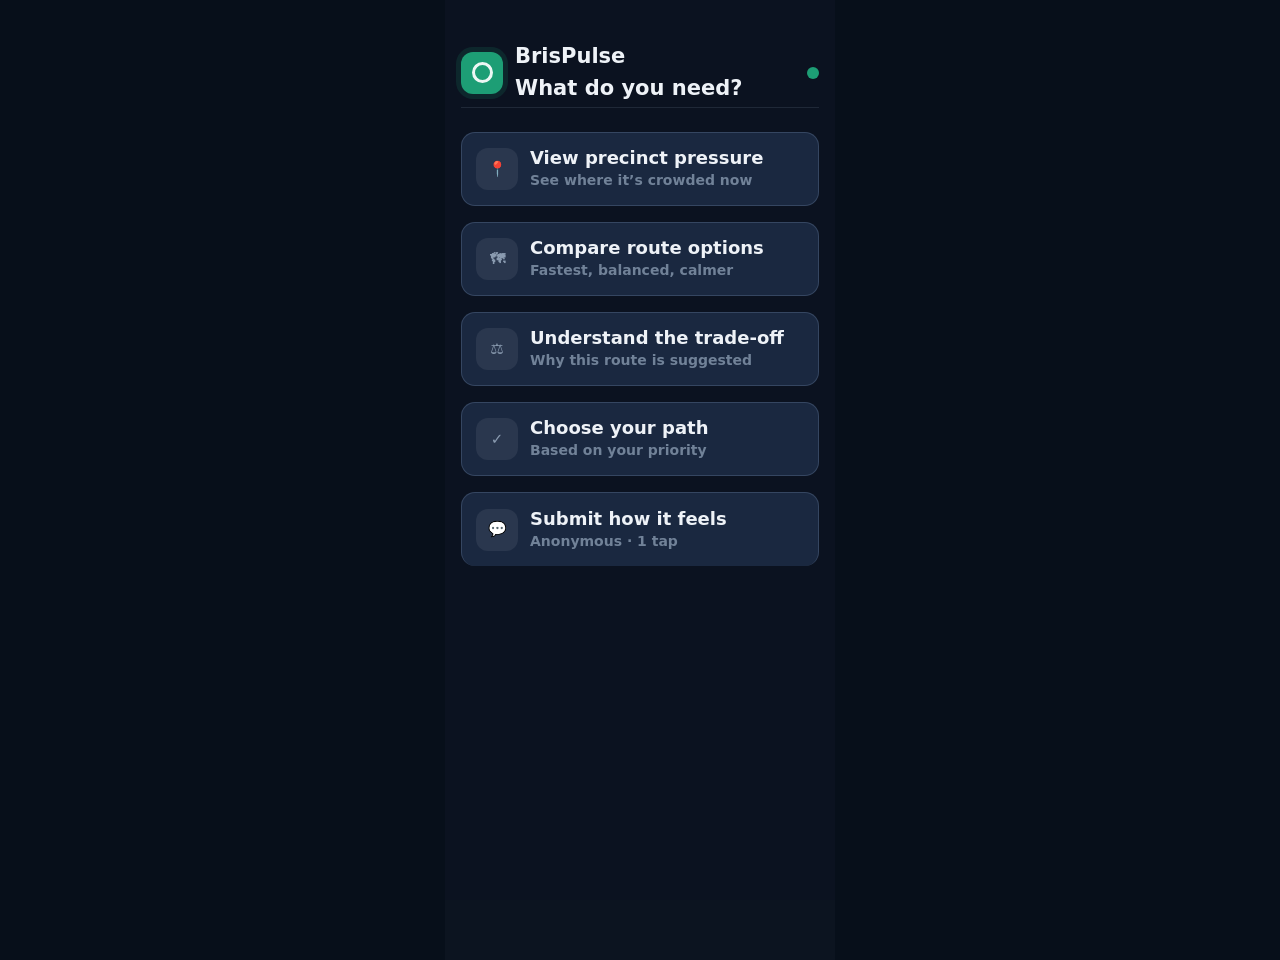
==== olympulse_dashboard.html @ 6a40b420 "BrisPulse: dark theme, delivery choice screen, nav fixes, route selection flow - Dark theme across a" ====
<!doctype html>
<html lang="en">
<head>
<meta charset="utf-8">
<meta name="viewport" content="width=device-width, initial-scale=1">
<title>BrisPulse Dashboard</title>
<link rel="stylesheet" href="css/prototype.css">
<script src="js/prototype.js" defer></script>
<link rel="stylesheet" href="css/dark-theme.css">
<link rel="stylesheet" href="css/screens/after-content.css">
</head>
<body data-screen="dashboard">
  <main class="dashboard-screen after-screen" aria-label="BrisPulse decision support dashboard">
    <header class="app-header">
      <div class="brand">
        <span class="brand-dot" aria-hidden="true"></span>
        <span>BrisPulse</span>
        <span class="after-subtitle">What do you need?</span>
      </div>
      <div class="header-actions">
        <span class="live-dot" aria-hidden="true"></span>
      </div>
    </header>

    <section class="dashboard-actions" aria-label="Decision support actions">
      <button class="after-choice after-row" type="button" data-next-screen="map">
        <span class="after-icon after-icon--pressure" aria-hidden="true">📍</span>
        <span>
          <strong class="after-title">View precinct pressure</strong>
          <span class="after-meta">See where it’s crowded now</span>
        </span>
      </button>
      <button class="after-choice after-row" type="button" data-next-screen="map">
        <span class="after-icon after-icon--map" aria-hidden="true">🗺</span>
        <span>
          <strong class="after-title">Compare route options</strong>
          <span class="after-meta">Fastest, balanced, calmer</span>
        </span>
      </button>
      <button class="after-choice after-row" type="button" data-next-screen="routeSelected">
        <span class="after-icon" aria-hidden="true">⚖</span>
        <span>
          <strong class="after-title">Understand the trade-off</strong>
          <span class="after-meta">Why this route is suggested</span>
        </span>
      </button>
      <button class="after-choice after-row" type="button" data-next-screen="map">
        <span class="after-icon after-icon--choose" aria-hidden="true">✓</span>
        <span>
          <strong class="after-title">Choose your path</strong>
          <span class="after-meta">Based on your priority</span>
        </span>
      </button>
      <button class="after-choice after-row" type="button" data-next-screen="feedback">
        <span class="after-icon after-icon--feedback" aria-hidden="true">💬</span>
        <span>
          <strong class="after-title">Submit how it feels</strong>
          <span class="after-meta">Anonymous · 1 tap</span>
        </span>
      </button>
    </section>
  </main>
</body>
</html>
---- css/prototype.css ----
:root {
  --app-width: 390px;
  --font-sans: system-ui, -apple-system, BlinkMacSystemFont, "Segoe UI", sans-serif;

  --color-page-bg: #e8e4dc;
  --color-background: #f5f2ec;
  --color-surface: #ffffff;
  --color-text-primary: #29251f;
  --color-text-secondary: #7b746a;
  --color-pressure: #e9783a;
  --color-pressure-soft: #fff4ec;
  --color-calm: #1db87a;
  --color-calm-dark: #1a7a50;
  --color-calm-soft: #e8f8f0;
  --color-border: #e0ddd6;
  --color-muted: #aaa39a;

  --shadow-soft: 0 10px 28px rgba(45, 38, 28, 0.08);
  --shadow-card: 0 6px 18px rgba(45, 38, 28, 0.055);
  --shadow-hero: 0 18px 42px rgba(45, 38, 28, 0.10);

  --space-8: 8px;
  --space-12: 12px;
  --space-16: 16px;
  --space-24: 24px;
  --space-32: 32px;

  --radius-16: 16px;
  --radius-20: 20px;
  --radius-28: 28px;

  --type-page-title: 28px;
  --type-section-title: 11px;
  --type-card-title: 15px;
  --type-body: 13px;
  --type-caption: 12px;
  --type-small-label: 10px;

  --page-bg: var(--color-page-bg);
  --app-bg: var(--color-background);
  --card: var(--color-surface);
  --border: var(--color-border);
  --green: var(--color-calm);
  --green-dark: var(--color-calm-dark);
  --grey: var(--color-text-secondary);
  --light-grey: #bbbbbb;
  --ink: var(--color-text-primary);
  --amber: #ffb347;
  --orange: var(--color-pressure);
  --red: #ff5032;

  --premium-page-bg: #ebe6dc;
  --premium-bg: #f7f4ee;
  --premium-bg-lift: #fffefa;
  --premium-surface: rgba(255, 254, 250, 0.94);
  --premium-border: rgba(226, 221, 211, 0.88);
  --premium-ink: #28241f;
  --premium-muted: #7d756b;
  --premium-soft-muted: #aaa198;
  --premium-calm: #24956f;
  --premium-calm-dark: #1d6f55;
  --premium-calm-soft: #eef8f3;
  --premium-pressure: #de7a55;
  --premium-pressure-dark: #a85a3a;
  --premium-pressure-soft: #fff0ea;
  --premium-building: #e5a24f;
  --premium-shadow-card: 0 10px 28px rgba(45, 38, 28, 0.065);
  --premium-shadow-hero: 0 22px 52px rgba(45, 38, 28, 0.12);
  --premium-shadow-soft: 0 8px 20px rgba(45, 38, 28, 0.045);

  /* Legacy aliases used by the existing standalone screen CSS. */
  --color-background-primary: var(--color-surface);
  --color-background-secondary: var(--color-background);
  --color-border-tertiary: var(--color-border);
  --border-radius-md: 12px;
  --border-radius-lg: var(--radius-20);
}

* {
  box-sizing: border-box;
  margin: 0;
  padding: 0;
}

html {
  min-height: 100%;
  background:
    radial-gradient(circle at 50% -10%, rgba(255, 254, 250, 0.95) 0, rgba(255, 254, 250, 0) 360px),
    linear-gradient(180deg, #eee9df 0%, var(--premium-page-bg) 100%);
}

body {
  width: var(--app-width);
  max-width: 100vw;
  min-height: 100vh;
  margin: 0 auto;
  padding-bottom: 60px;
  overflow-x: hidden;
  background:
    radial-gradient(circle at 12% 0%, rgba(255, 255, 255, 0.9) 0, rgba(255, 255, 255, 0) 180px),
    radial-gradient(circle at 92% 16%, rgba(36, 149, 111, 0.08) 0, rgba(36, 149, 111, 0) 210px),
    linear-gradient(180deg, var(--premium-bg) 0%, #f3efe7 100%);
  color: var(--ink);
  font-family: var(--font-sans);
  opacity: 0;
  transform: translateY(10px);
  animation: olympulse-page-in 300ms ease forwards;
}

body.is-transitioning {
  opacity: 0;
  transform: translateY(12px);
  transition: opacity 180ms ease, transform 180ms ease;
}

button,
input {
  font: inherit;
}

.theme-toggle,
.settings-button {
  appearance: none;
  cursor: pointer;
  transition:
    background-color 150ms ease,
    border-color 150ms ease,
    color 150ms ease,
    filter 150ms ease,
    transform 150ms ease;
}

.theme-toggle:hover,
.settings-button:hover {
  filter: brightness(1.08);
  transform: rotate(20deg);
}

.theme-toggle:active,
.settings-button:active {
  transform: scale(0.97);
}

.theme-toggle:focus-visible,
.settings-button:focus-visible {
  outline: 2px solid color-mix(in srgb, var(--color-calm) 70%, white);
  outline-offset: 3px;
}

.settings-button svg,
.theme-toggle svg {
  display: block;
  width: 16px;
  height: 16px;
}

.settings-button path,
.settings-button circle,
.theme-toggle path,
.theme-toggle circle {
  stroke: currentColor;
  stroke-width: 1.7;
  stroke-linecap: round;
  stroke-linejoin: round;
  fill: none;
}

button,
[role="button"],
.olympulse-bottom-nav__item {
  -webkit-tap-highlight-color: transparent;
}

button {
  color: inherit;
}

.app {
  position: relative;
  width: min(var(--app-width), 100vw);
  min-height: 100vh;
  overflow: hidden;
  background: var(--app-bg);
}

.screens {
  position: relative;
  min-height: 100vh;
  background: var(--app-bg);
}

.screen {
  position: absolute;
  inset: 0;
  min-height: 100vh;
  padding: 18px 16px 78px;
  overflow-y: auto;
  background: var(--app-bg);
  opacity: 0;
  pointer-events: none;
  transition: opacity 0.2s ease;
}

.screen.active {
  opacity: 1;
  pointer-events: auto;
}

.page-title {
  color: var(--color-text-primary);
  font-size: var(--type-page-title);
  font-weight: 820;
  line-height: 1.12;
  letter-spacing: 0;
}

.section-title {
  color: var(--color-text-secondary);
  font-size: var(--type-section-title);
  font-weight: 800;
  letter-spacing: 0.08em;
  text-transform: uppercase;
}

.card-title {
  color: var(--color-text-primary);
  font-size: var(--type-card-title);
  font-weight: 780;
  line-height: 1.2;
  letter-spacing: -0.01em;
}

.body-text {
  color: var(--color-text-secondary);
  font-size: var(--type-body);
  line-height: 1.45;
}

.caption {
  color: var(--color-text-secondary);
  font-size: var(--type-caption);
  line-height: 1.35;
}

.small-label {
  color: var(--color-muted);
  font-size: var(--type-small-label);
  font-weight: 700;
  letter-spacing: 0.06em;
  text-transform: uppercase;
}

.header,
.app-header,
.brand,
.header-actions,
.alert,
.search,
.section-row,
.route-card,
.route-meta,
.pressure-bars,
.bottom-nav,
.legend,
.stat-strip,
.chips {
  display: flex;
  align-items: center;
}

.header,
.app-header {
  justify-content: space-between;
}

.header {
  height: 30px;
}

.app-header {
  min-height: 40px;
}

.brand {
  gap: 7px;
  font-size: 20px;
  font-weight: 800;
  letter-spacing: -0.02em;
}

.brand-dot,
.dot {
  width: 9px;
  height: 9px;
  flex: 0 0 auto;
  border-radius: 50%;
  background: var(--green);
  box-shadow: 0 0 0 5px rgba(29, 184, 122, 0.1);
}

.identity-pill,
.pill {
  padding: 4px 10px;
  border-radius: 999px;
  background: #e3f7ee;
  color: var(--green-dark);
  font-size: 11px;
  font-weight: 760;
}

.status-pill {
  display: inline-flex;
  align-items: center;
  gap: 6px;
  min-height: 30px;
  padding: 0 var(--space-12);
  border: 1px solid rgba(233, 120, 58, 0.24);
  border-radius: 999px;
  background: var(--color-pressure-soft);
  color: #9a5120;
  font-size: 11px;
  font-weight: 720;
  white-space: nowrap;
}

.status-pill::before {
  content: "";
  width: 7px;
  height: 7px;
  border-radius: 50%;
  background: var(--color-pressure);
}

.settings-button,
.gear {
  width: 28px;
  height: 28px;
  display: grid;
  place-items: center;
  border: 1px solid var(--border);
  border-radius: 50%;
  background: var(--card);
  color: #777068;
}

.header-actions {
  gap: 8px;
}

.alert {
  gap: 9px;
  margin-top: 12px;
  padding: 11px 12px;
  border: 1px solid var(--amber);
  border-radius: 14px;
  background: #fff8f0;
}

.alert-dot {
  width: 8px;
  height: 8px;
  border-radius: 50%;
  background: var(--orange);
}

.alert strong {
  display: block;
  color: #7a3f10;
  font-size: 12px;
  font-weight: 800;
}

.alert span {
  display: block;
  margin-top: 3px;
  color: var(--grey);
  font-size: 11px;
  line-height: 1.35;
}

.search {
  height: 40px;
  gap: 8px;
  margin-top: 10px;
  padding: 0 13px;
  border: 1px solid var(--border);
  border-radius: 14px;
  background: var(--card);
  color: #8b847b;
  font-size: 13px;
}

.map-card {
  position: relative;
  height: 200px;
  margin-top: 10px;
  overflow: hidden;
  border: 1px solid var(--border);
  border-radius: 16px;
  background: #f8f6f0;
}

.map-card svg {
  width: 100%;
  height: 100%;
  display: block;
}

.map-label {
  fill: #766f66;
  font-size: 8px;
  font-weight: 700;
}

.route-line {
  animation: dash 1.3s linear infinite;
}

.map-badge {
  position: absolute;
  top: 9px;
  right: 9px;
  max-width: 138px;
  padding: 6px 9px;
  border-radius: 11px;
  background: var(--card);
  color: var(--green-dark);
  font-size: 10px;
  font-weight: 750;
  line-height: 1.2;
}

.legend {
  position: absolute;
  left: 9px;
  bottom: 8px;
  gap: 8px;
  padding: 5px 8px;
  border: 1px solid var(--border);
  border-radius: 999px;
  background: var(--card);
  color: var(--grey);
  font-size: 9.5px;
}

.legend-dot,
.legend i {
  width: 7px;
  height: 7px;
  display: inline-block;
  margin-right: 3px;
  border-radius: 50%;
}

.legend-dot--high,
.high {
  background: var(--red);
}

.legend-dot--mid,
.mid {
  background: var(--amber);
}

.legend-dot--calm,
.calm {
  background: var(--green);
}

.section-row {
  justify-content: space-between;
  margin: 12px 2px 7px;
}

.section-row p {
  color: var(--grey);
  font-size: 10px;
  font-weight: 800;
  letter-spacing: 0.08em;
  text-transform: uppercase;
}

.section-row span {
  color: #aaa39a;
  font-size: 10.5px;
}

.route-list {
  display: grid;
  gap: 7px;
}

.route-list.spaced {
  margin-top: 10px;
}

.route-card {
  min-height: 58px;
  gap: 9px;
  padding: 9px 10px;
  border: 1px solid var(--border);
  border-radius: 14px;
  background: var(--card);
}

.route-card--recommended,
.route-card.best {
  border: 1px solid var(--border);
}

.route-card--blocked,
.route-card.avoid {
  border-color: #ffccc8;
  background: #fff8f7;
}

.route-icon {
  width: 36px;
  height: 36px;
  display: grid;
  place-items: center;
  flex: 0 0 auto;
  border-radius: 14px;
  background: #e3f7ee;
  color: var(--green-dark);
}

.route-icon--pressure,
.route-icon.warn {
  background: var(--color-pressure-soft);
  color: #9a5120;
}

.route-icon--calm,
.route-icon.stop {
  background: var(--color-calm-soft);
  color: var(--green-dark);
}

.route-copy {
  flex: 1;
  min-width: 0;
}

.route-copy h2 {
  font-size: 12.5px;
  font-weight: 800;
  line-height: 1.2;
}

.route-copy p {
  margin-top: 2px;
  font-size: 11px;
  line-height: 1.25;
}

.text-calm,
.green-text {
  color: var(--green-dark);
}

.text-pressure,
.amber-text {
  color: #9a5c00;
}

.text-danger,
.red-text {
  color: #b83a2b;
}

.route-meta {
  width: 54px;
  flex-direction: column;
  align-items: flex-end;
  gap: 6px;
}

.route-meta strong {
  font-size: 12px;
  font-weight: 850;
  white-space: nowrap;
}

.pressure-bars,
.bars {
  height: 18px;
  gap: 2px;
  align-items: flex-end;
}

.pressure-bars b,
.bars b {
  width: 4px;
  border-radius: 2px;
  background: #e8e4dc;
}

.bar--calm,
.bars .g {
  background: var(--green);
}

.bar--mid,
.bars .a {
  background: var(--amber);
}

.bar--high,
.bars .r {
  background: var(--red);
}

.bar-height--1,
.h1 {
  height: 7px;
}

.bar-height--2,
.h2 {
  height: 10px;
}

.bar-height--3,
.h3 {
  height: 13px;
}

.bar-height--4,
.h4 {
  height: 16px;
}

.bar-height--5,
.h5 {
  height: 18px;
}

.button,
.primary-action,
.primary {
  width: 100%;
  border: 0;
  background: var(--color-calm);
  color: #fff;
  cursor: pointer;
}

.button {
  height: 52px;
  border-radius: var(--radius-16);
  font-size: 16px;
  font-weight: 800;
}

.primary-action,
.primary {
  height: 50px;
  margin-top: 12px;
  border-radius: 14px;
  font-size: 16px;
  font-weight: 820;
}

.tag {
  display: inline-flex;
  align-items: center;
  min-height: 30px;
  padding: 0 var(--space-12);
  border: 1px solid var(--color-border);
  border-radius: 999px;
  background: var(--color-surface);
  color: var(--color-text-secondary);
  font-size: var(--type-caption);
}

.flat-card {
  margin-top: 10px;
  padding: 14px;
  border: 1px solid var(--border);
  border-radius: 16px;
  background: var(--card);
}

.flat-card h2 {
  font-size: 15px;
  font-weight: 800;
}

.flat-card p {
  margin-top: 6px;
  color: var(--grey);
  font-size: 12px;
  line-height: 1.4;
}

.success {
  padding: 30px 0 22px;
  text-align: center;
}

.success-circle {
  width: 56px;
  height: 56px;
  display: grid;
  place-items: center;
  margin: 0 auto 13px;
  border-radius: 50%;
  background: var(--green);
  color: #fff;
}

.success h1 {
  font-size: 22px;
}

.chips {
  flex-wrap: wrap;
  gap: 7px;
  margin-top: 12px;
}

.chips span {
  padding: 7px 11px;
  border: 1px solid var(--border);
  border-radius: 999px;
  background: #fff;
  color: var(--grey);
  font-size: 11.5px;
}

.chips .selected {
  border-color: var(--green);
  background: #eaf9f1;
  color: var(--green-dark);
  font-weight: 750;
}

.stat-strip {
  min-height: 66px;
  justify-content: space-around;
  margin-top: 12px;
  border-radius: 12px;
  background: #ebe8e0;
  text-align: center;
}

.stat-strip strong,
.stat-strip span {
  display: block;
}

.stat-strip strong {
  font-size: 20px;
  font-weight: 850;
}

.stat-value--calm,
.stat-strip .green-stat {
  color: var(--green);
}

.stat-strip span {
  margin-top: 4px;
  color: var(--grey);
  font-size: 10.5px;
}

.bottom-nav,
.nav {
  position: absolute;
  right: 0;
  bottom: 0;
  left: 0;
  z-index: 10;
  height: 68px;
  justify-content: space-around;
  border-top: 1px solid var(--color-border);
  background: rgba(255, 254, 250, 0.96);
  box-shadow: 0 -10px 26px rgba(45, 38, 28, 0.045);
}

.bottom-nav[hidden],
.nav[hidden] {
  display: none;
}

.bottom-nav a,
.bottom-nav button,
.nav button {
  min-width: 56px;
  display: grid;
  justify-items: center;
  gap: 3px;
  border: 0;
  background: transparent;
  color: var(--light-grey);
  font-size: 10px;
  cursor: pointer;
  text-decoration: none;
}

.bottom-nav a.active,
.bottom-nav button.active,
.nav button.active {
  color: var(--green);
  font-weight: 750;
}

.identity-icon svg,
.bottom-nav svg,
.nav svg,
.header svg,
.search svg {
  width: 18px;
  height: 18px;
}

.identity-icon svg path,
.identity-icon svg circle,
.identity-icon svg rect,
.selection-check svg path,
.check svg path,
.bottom-nav svg path,
.bottom-nav svg circle,
.bottom-nav svg rect,
.nav svg path,
.nav svg circle,
.nav svg rect,
.header svg path,
.header svg circle,
.header svg rect,
.search svg path,
.search svg circle,
.route-icon svg path,
.success-circle svg path {
  stroke: currentColor;
  stroke-width: 1.7;
  stroke-linecap: round;
  stroke-linejoin: round;
  fill: none;
}

.olympulse-bottom-nav {
  position: fixed;
  right: 0;
  bottom: 0;
  left: 50%;
  z-index: 20;
  width: var(--app-width);
  max-width: 100vw;
  padding: 8px 12px 12px;
  border-top: 0.5px solid var(--color-border-tertiary);
  display: flex;
  justify-content: space-around;
  background: rgba(255, 254, 250, 0.96);
  box-shadow: 0 -10px 26px rgba(45, 38, 28, 0.045);
  transform: translateX(-50%);
}

.olympulse-bottom-nav__item {
  appearance: none;
  border: 0;
  background: transparent;
  color: var(--color-text-secondary);
  display: flex;
  flex-direction: column;
  align-items: center;
  gap: 3px;
  min-width: 54px;
  padding: 2px 4px;
  cursor: pointer;
  font: inherit;
  text-decoration: none;
  transition: color 160ms ease, transform 160ms ease;
}

.olympulse-bottom-nav__item:active {
  transform: translateY(1px) scale(0.98);
}

.olympulse-bottom-nav__item svg {
  width: 17px;
  height: 17px;
}

.olympulse-bottom-nav__item span {
  font-size: 10px;
  line-height: 1.2;
}

.olympulse-bottom-nav__item.is-active,
.olympulse-bottom-nav__item.is-onboarding-active,
.olympulse-bottom-nav__item.is-feedback-active {
  color: var(--green);
  font-weight: 500;
}

.olympulse-bottom-nav__item.is-event-active {
  color: #e2631a;
}

/* Shared tap feedback for prototype controls */
.button,
.primary-action,
.secondary-action,
.start-button,
.share-button,
.continue-button,
.route-card,
.identity-card,
.tag,
.live-event-045,
.bottom-nav a,
.bottom-nav button,
.nav button,
.olympulse-bottom-nav__item {
  transition:
    background-color 150ms ease,
    border-color 150ms ease,
    box-shadow 150ms ease,
    color 150ms ease,
    filter 150ms ease,
    opacity 150ms ease,
    transform 150ms ease;
}

.button:not(:disabled):hover,
.primary-action:not(:disabled):hover,
.start-button:not(:disabled):hover,
.share-button:not(:disabled):hover,
.continue-button:not(:disabled):hover {
  filter: brightness(1.08);
}

.secondary-action:not(:disabled):hover,
.route-card:hover,
.identity-card:hover,
.tag:not(:disabled):hover,
.live-event-045:hover,
.bottom-nav a:hover,
.bottom-nav button:hover,
.nav button:hover,
.olympulse-bottom-nav__item:hover {
  filter: brightness(1.07);
}

.button:not(:disabled):active,
.primary-action:not(:disabled):active,
.secondary-action:not(:disabled):active,
.start-button:not(:disabled):active,
.share-button:not(:disabled):active,
.continue-button:not(:disabled):active,
.route-card:active,
.identity-card:active,
.tag:not(:disabled):active,
.live-event-045:active,
.bottom-nav a:active,
.bottom-nav button:active,
.nav button:active,
.olympulse-bottom-nav__item:active {
  transform: scale(0.98);
}

.route-card:focus-visible,
.identity-card:focus-visible,
.tag:focus-visible,
.live-event-045:focus-visible,
.bottom-nav a:focus-visible,
.bottom-nav button:focus-visible,
.nav button:focus-visible,
.olympulse-bottom-nav__item:focus-visible,
.button:focus-visible,
.primary-action:focus-visible,
.secondary-action:focus-visible,
.start-button:focus-visible,
.share-button:focus-visible,
.continue-button:focus-visible {
  outline: 2px solid color-mix(in srgb, var(--color-calm) 70%, white);
  outline-offset: 3px;
}

.olympulse-bottom-nav__item svg * {
  stroke: currentColor;
}

.olympulse-bottom-nav__item svg .nav-fill {
  fill: currentColor;
  stroke: none;
}

.olympulse-bottom-nav__item svg .nav-soft-fill {
  fill: currentColor;
  opacity: 0.12;
  stroke: none;
}

circle,
path,
rect,
line {
  transform-box: fill-box;
}

@keyframes dash {
  to {
    stroke-dashoffset: -24;
  }
}

@keyframes olympulse-page-in {
  to {
    opacity: 1;
    transform: translateY(0);
  }
}

/* Step 3: typography + spacing upgrade only */
:root {
  --type-hero-title: 30px;
  --type-page-title: 28px;
  --type-section-title: 11px;
  --type-card-title: 15px;
  --type-body: 13.5px;
  --type-caption: 12.25px;
  --type-small-label: 10.5px;
  --type-meta: 10.5px;
}

body {
  line-height: 1.38;
  text-rendering: optimizeLegibility;
  -webkit-font-smoothing: antialiased;
  font-kerning: normal;
}

body,
button,
input,
h1,
h2,
h3,
p,
span,
strong,
em,
a,
text {
  letter-spacing: 0;
}

.page-title {
  font-size: var(--type-page-title);
  font-weight: 850;
  line-height: 1.12;
}

.section-title,
.section-row p,
.small-label {
  font-size: var(--type-section-title);
  font-weight: 820;
  line-height: 1.15;
}

.card-title,
.route-copy h2,
.flat-card h2 {
  font-size: var(--type-card-title);
  font-weight: 820;
  line-height: 1.22;
}

.body-text,
.route-copy p,
.flat-card p {
  font-size: var(--type-body);
  line-height: 1.48;
}

.caption,
.section-row span {
  font-size: var(--type-caption);
  line-height: 1.4;
}

.brand {
  gap: 8px;
  font-size: 21px;
  font-weight: 850;
  line-height: 1;
}

.identity-pill,
.pill,
.status-pill {
  min-height: 32px;
  padding-inline: 11px;
  font-size: 11px;
  font-weight: 760;
  line-height: 1;
}

.header,
.app-header {
  align-items: center;
}

.section-row {
  margin: 16px 2px 9px;
  align-items: baseline;
}

.route-card {
  gap: 12px;
  padding: 12px 13px;
  align-items: center;
}

.route-copy {
  gap: 2px;
}

.route-meta {
  gap: 6px;
}

.route-meta strong {
  font-weight: 850;
  line-height: 1.1;
}

.button,
.start-button,
.primary-action,
.secondary-action,
.share-button,
.continue-button {
  min-height: 52px;
  display: inline-flex;
  align-items: center;
  justify-content: center;
  font-size: 15.5px;
  font-weight: 820;
  line-height: 1;
}

.bottom-nav a,
.bottom-nav button,
.nav button,
.olympulse-bottom-nav__item {
  gap: 4px;
  font-size: 10.5px;
  font-weight: 720;
  line-height: 1.1;
}

.bottom-nav a.active,
.bottom-nav button.active,
.nav button.active,
.olympulse-bottom-nav__item.is-active,
.olympulse-bottom-nav__item.is-onboarding-active,
.olympulse-bottom-nav__item.is-feedback-active {
  font-weight: 820;
}

body,
body *,
svg text {
  letter-spacing: 0 !important;
}

@media (prefers-reduced-motion: reduce) {
  *,
  *::before,
  *::after {
    animation-duration: 0.01ms !important;
    animation-iteration-count: 1 !important;
    scroll-behavior: auto !important;
    transition-duration: 0.01ms !important;
  }
}
---- css/dark-theme.css ----
/* =================================================
   OlymPulse — Dark Theme Override
   Matches the "after" design direction from
   brispulse_10_iterations.html
   ================================================= */

/* ── CSS variable overrides ── */
:root {
  /* Global prototype.css vars */
  --color-background-primary:  #1a2840;
  --color-background-secondary: #0f1925;
  --color-border-tertiary:     rgba(255,255,255,0.08);
  --color-text-primary:        #eef2f7;
  --color-text-secondary:      #8a9bb0;

  /* Per-screen vars (map, onboarding, route-selected, feedback, reroute) */
  --map-bg:       #0c1420;
  --map-card:     #1a2840;
  --map-border:   rgba(255,255,255,0.08);
  --screen-bg:    #0c1420;
  --card-bg:      #1a2840;
  --card-border:  rgba(255,255,255,0.08);
  --ink:          #eef2f7;
  --muted:        #8a9bb0;
  --light-muted:  #4d6070;
  --soft-grey:    #1a2840;

  /* Colour palette */
  --green:      #1D9E75;
  --green-dark: #5DCAA5;   /* used as display colour on dark bg */
  --amber:      #EF9F27;
  --orange:     #E8781A;
  --red:        #E24B4A;
  --red-soft:   rgba(226,75,74,0.08);

  /* Premium vars (were undefined — now defined for dark) */
  --premium-bg:            #0f1925;
  --premium-page-bg:       #0c1420;
  --premium-ink:           #eef2f7;
  --premium-muted:         #8a9bb0;
  --premium-border:        rgba(255,255,255,0.08);
  --premium-surface:       #1a2840;
  --premium-calm:          #1D9E75;
  --premium-calm-dark:     #5DCAA5;
  --premium-calm-soft:     rgba(29,158,117,0.14);
  --premium-building:      #EF9F27;
  --premium-pressure-dark: #EF9F27;
  --premium-pressure-soft: rgba(239,159,39,0.12);
  --premium-shadow-card:   none;
  --premium-shadow-hero:   0 8px 32px rgba(0,0,0,0.5);
}

/* ── Base ── */
html {
  background: #070f1a !important;
}

body {
  background: #0c1420 !important;
  color: #eef2f7 !important;
}

/* ── Bottom nav ── */
.olympulse-bottom-nav {
  background: #111d2e !important;
  border-top-color: rgba(255,255,255,0.08) !important;
}
.olympulse-bottom-nav__item {
  color: #8a9bb0 !important;
}
.olympulse-bottom-nav__item.is-active,
.olympulse-bottom-nav__item.is-onboarding-active,
.olympulse-bottom-nav__item.is-feedback-active {
  color: #1D9E75 !important;
}
.olympulse-bottom-nav__item.is-event-active {
  color: #E24B4A !important;
}

/* ── Shared: screen wrappers ── */
.map-screen,
.onboarding-screen,
.route-selected-screen,
.arrival-screen,
.live-reroute-screen {
  background: #0c1420 !important;
  color: #eef2f7 !important;
}

/* ── Shared: brand / header ── */
.brand { color: #eef2f7 !important; }
.brand-dot {
  background: #1D9E75 !important;
  box-shadow: 0 0 0 5px rgba(29,158,117,0.15) !important;
}

.identity-pill {
  background: rgba(29,158,117,0.14) !important;
  color: #5DCAA5 !important;
}

.settings-button {
  background: #1a2840 !important;
  border-color: rgba(255,255,255,0.1) !important;
  color: #8a9bb0 !important;
}


/* ════════════════════════════════════════════
   MAP SCREEN
   ════════════════════════════════════════════ */

/* Alert banner */
.alert-banner {
  background: rgba(239,159,39,0.08) !important;
  border-color: rgba(239,159,39,0.28) !important;
  border-left: 0 !important;
}
.alert-dot { background: #EF9F27 !important; }
.alert-title { color: #EF9F27 !important; }
.alert-copy  { color: #8a9bb0 !important; }

/* Search bar */
.search-card {
  background: #1a2840 !important;
  border-color: rgba(255,255,255,0.08) !important;
  color: #8a9bb0 !important;
}

.search-card:focus-within {
  border-color: rgba(93,202,165,0.78) !important;
  box-shadow: 0 0 0 3px rgba(29,158,117,0.16) !important;
}

/* Map card */
.map-card {
  background: #0e1925 !important;
  border-color: rgba(255,255,255,0.08) !important;
}

/* Map SVG — base, buildings, streets, river, text */
.map-svg > rect:first-child            { fill: #0e1925 !important; }
.map-svg g[fill="#EDEAE2"] rect        { fill: rgba(255,255,255,0.05) !important; }
.map-svg g[stroke="#E8E5DD"] path      { stroke: rgba(255,255,255,0.07) !important; }
.map-svg path[stroke="#D8EEE4"]        { stroke: rgba(29,158,117,0.18) !important; }
.map-svg path[stroke="#EAF6F0"]        { stroke: rgba(29,158,117,0.09) !important; }
.map-svg text                          { fill: #4d6070 !important; }

/* Route badge */
.route-badge {
  background: #1a2840 !important;
  border-left-color: #1D9E75 !important;
}
.route-badge strong { color: #5DCAA5 !important; }
.route-badge span   { color: #8a9bb0 !important; }

/* Map legend */
.map-legend {
  background: #1a2840 !important;
  border-color: rgba(255,255,255,0.08) !important;
}
.map-legend span { color: #8a9bb0 !important; }

/* Section label row */
.section-row p    { color: #4d6070 !important; }
.section-row span { color: #4d6070 !important; }

/* Route list cards */
.route-card {
  background: #1a2840 !important;
}
.route-card-best  { border-color: #1D9E75 !important; }
.route-card-mid   { border-color: rgba(255,255,255,0.08) !important; }
.route-card-avoid {
  background: rgba(226,75,74,0.07) !important;
  border-color: rgba(226,75,74,0.22) !important;
}
.route-copy h2                    { color: #eef2f7 !important; }
.route-card-avoid .route-copy h2  { color: #8a9bb0 !important; }
.route-title-row span {
  background: rgba(29,158,117,0.14) !important;
  color: #5DCAA5 !important;
}
.route-subtext.green  { color: #5DCAA5 !important; }
.route-subtext.amber  { color: #EF9F27 !important; }
.route-subtext.red    { color: #E24B4A !important; }
.route-meta strong        { color: #eef2f7 !important; }
.route-meta.muted strong  { color: #8a9bb0 !important; }
.bar.empty { background: rgba(255,255,255,0.09) !important; }

/* Route icons */
.route-icon-green {
  background: rgba(29,158,117,0.14) !important;
  color: #5DCAA5 !important;
}
.route-icon-amber {
  background: rgba(239,159,39,0.14) !important;
  color: #EF9F27 !important;
}
.route-icon-red {
  background: rgba(226,75,74,0.14) !important;
  color: #E24B4A !important;
}

/* Forecast card */
.forecast-card {
  background: #1a2840 !important;
  border-color: rgba(255,255,255,0.08) !important;
}
.forecast-card p     { color: #4d6070 !important; }
.forecast-bars span  { color: #4d6070 !important; }
.forecast-bar.green  { background: #1D9E75 !important; }
.forecast-bar.amber  { background: #EF9F27 !important; }
.forecast-bar.orange { background: #E8781A !important; }
.forecast-bar.red    { background: #E24B4A !important; }


/* ════════════════════════════════════════════
   ONBOARDING SCREEN
   ════════════════════════════════════════════ */

/* Hide checkmark circle on unselected cards */
.identity-card:not(.selected) .selection-check {
  opacity: 0;
}
.identity-card.selected .selection-check {
  opacity: 1;
}

.top-label  { color: #4d6070 !important; }
.intro h1   { color: #eef2f7 !important; }
.intro p    { color: #8a9bb0 !important; }

.identity-card {
  background: #1a2840 !important;
  border-color: rgba(255,255,255,0.08) !important;
  color: #eef2f7 !important;
}
.identity-card.selected {
  background: rgba(29,158,117,0.1) !important;
  border-color: #1D9E75 !important;
}
.identity-glow { display: none !important; }

.identity-copy strong { color: #eef2f7 !important; }
.identity-copy em     { color: #8a9bb0 !important; }
.identity-copy span   { color: #8a9bb0 !important; }

.icon-blue {
  background: rgba(29,158,117,0.12) !important;
  color: #5DCAA5 !important;
}
.icon-green {
  background: rgba(29,158,117,0.12) !important;
  color: #5DCAA5 !important;
}
.icon-amber {
  background: rgba(239,159,39,0.12) !important;
  color: #EF9F27 !important;
}


/* ════════════════════════════════════════════
   ROUTE SELECTED SCREEN
   ════════════════════════════════════════════ */

.destination-line { color: #8a9bb0 !important; }

.route-map-card {
  background: #0e1925 !important;
  border-color: rgba(255,255,255,0.08) !important;
  box-shadow: 0 8px 32px rgba(0,0,0,0.5) !important;
}
.route-map-card::before,
.route-map-card::after { display: none !important; }

.protected-strip {
  background: rgba(29,158,117,0.16) !important;
  border-color: rgba(29,158,117,0.28) !important;
  color: #5DCAA5 !important;
  box-shadow: none !important;
  backdrop-filter: none !important;
}

/* Route map SVG */
.route-map-svg > rect:first-child        { fill: #0e1925 !important; }
.route-map-svg g[stroke] path            { stroke: rgba(255,255,255,0.07) !important; }
.route-map-svg g[stroke]                 { stroke: rgba(255,255,255,0.07) !important; }
.route-map-svg > path[stroke="#C7E8F5"]  { stroke: rgba(29,158,117,0.18) !important; }
.route-map-svg > path[stroke="#DDF2FA"]  { stroke: rgba(29,158,117,0.09) !important; }
.route-map-svg text {
  fill: #4d6070 !important;
  stroke: rgba(14,25,37,0.9) !important;
}

.summary-card {
  background: #1a2840 !important;
  border-color: rgba(255,255,255,0.08) !important;
  border-left-color: #1D9E75 !important;
  box-shadow: none !important;
}
.summary-card span     { color: #8a9bb0 !important; }
.summary-card strong   { color: #eef2f7 !important; }

.why-section {
  background: #1a2840 !important;
  border-color: rgba(255,255,255,0.08) !important;
  box-shadow: none !important;
}
.section-title { color: #4d6070 !important; }

.insight-row {
  background: rgba(255,255,255,0.03) !important;
}
.insight-icon.check {
  background: rgba(29,158,117,0.14) !important;
  color: #5DCAA5 !important;
}
.insight-icon.warn {
  background: rgba(239,159,39,0.14) !important;
  color: #EF9F27 !important;
}
.insight-row p { color: #eef2f7 !important; }

.forecast-note { color: #8a9bb0 !important; }
.start-section p { color: #8a9bb0 !important; }
.mini-bars b { background: rgba(255,255,255,0.09) !important; }
.mini-bars b:first-child { background: #1D9E75 !important; }


/* ════════════════════════════════════════════
   FEEDBACK / ARRIVAL SCREEN
   ════════════════════════════════════════════ */

.arrival-status { color: #8a9bb0 !important; }

.success-check {
  background: #1D9E75 !important;
  box-shadow: 0 12px 28px rgba(29,158,117,0.28) !important;
}
.success-moment h1 { color: #eef2f7 !important; }
.success-moment p  { color: #8a9bb0 !important; }

.feedback-card {
  background: #1a2840 !important;
  border-color: rgba(255,255,255,0.08) !important;
  box-shadow: none !important;
}
.feedback-card h2     { color: #eef2f7 !important; }
.feedback-subtitle    { color: #8a9bb0 !important; }

.mood-pill {
  background: rgba(29,158,117,0.14) !important;
  color: #5DCAA5 !important;
}

.tag {
  background: #1a2840 !important;
  border-color: rgba(255,255,255,0.08) !important;
  color: #8a9bb0 !important;
}
.tag.active {
  background: rgba(29,158,117,0.14) !important;
  border-color: rgba(29,158,117,0.38) !important;
  color: #5DCAA5 !important;
}

.share-button {
  background: #1D9E75 !important;
  box-shadow: 0 12px 28px rgba(29,158,117,0.22) !important;
}
.share-section p { color: #8a9bb0 !important; }

.stats-strip {
  background: #1a2840 !important;
  border-color: rgba(255,255,255,0.08) !important;
  box-shadow: none !important;
}
.stats-strip strong       { color: #eef2f7 !important; }
.stats-strip strong.green { color: #1D9E75 !important; }
.stats-strip span         { color: #8a9bb0 !important; }


/* ════════════════════════════════════════════
   LIVE EVENT SCREEN
   ════════════════════════════════════════════ */

/* Numbered live-event classes */
.live-event-001 {
  background: transparent !important;
  border-bottom-color: rgba(255,255,255,0.06) !important;
}
.live-event-004 { color: #eef2f7 !important; }
.live-event-005 {
  background: rgba(226,75,74,0.1) !important;
  border-color: rgba(226,75,74,0.25) !important;
  color: #E24B4A !important;
  box-shadow: none !important;
}
.live-event-006 { background: #E24B4A !important; box-shadow: none !important; }
.live-event-003 { background: #E24B4A !important; box-shadow: none !important; }
.live-event-008 {
  background: rgba(29,158,117,0.1) !important;
  border-color: rgba(29,158,117,0.22) !important;
  color: #5DCAA5 !important;
  box-shadow: none !important;
}
.live-event-009 {
  background: #1a2840 !important;
  border-color: rgba(255,255,255,0.08) !important;
  box-shadow: none !important;
}

/* Alert strip */
.live-event-010 {
  background: rgba(239,159,39,0.08) !important;
  border-color: rgba(239,159,39,0.25) !important;
  border-left-color: #EF9F27 !important;
  box-shadow: none !important;
}
.live-event-013 { color: #EF9F27 !important; }
.live-event-014 { color: #8a9bb0 !important; }
.live-event-015 { color: #4d6070 !important; }
.live-event-028 { background: #E24B4A !important; box-shadow: none !important; }

/* Map area */
.live-event-016 {
  background: #0e1925 !important;
  border-color: rgba(255,255,255,0.08) !important;
  box-shadow: 0 8px 32px rgba(0,0,0,0.5) !important;
}
.live-event-016::before,
.live-event-016::after { display: none !important; }

.live-event-016 svg > line  { stroke: rgba(255,255,255,0.06) !important; }
.live-event-016 svg > rect  { fill: rgba(255,255,255,0.04) !important; }

/* Map chip legend */
.live-event-022 {
  background: rgba(15,25,37,0.88) !important;
  border-color: rgba(255,255,255,0.1) !important;
  box-shadow: none !important;
  backdrop-filter: blur(10px) !important;
}
.live-event-024 { background: #E24B4A !important; }
.live-event-025 { color: #8a9bb0 !important; }
.live-event-026 { background: rgba(255,255,255,0.12) !important; }
.live-event-027 { background: #EF9F27 !important; }
.live-event-029 { color: #E24B4A !important; }

/* Forecast bar card */
.live-event-030 {
  background: #1a2840 !important;
  border-color: rgba(255,255,255,0.08) !important;
  box-shadow: none !important;
}
.live-event-032 { color: #eef2f7 !important; }
.live-event-033 { color: #8a9bb0 !important; }
.live-event-037,
.live-event-040 { color: #4d6070 !important; }

/* Route option cards */
.live-event-044 { background: transparent !important; }
.live-event-045 {
  background: #1a2840 !important;
  border-color: rgba(255,255,255,0.08) !important;
  box-shadow: none !important;
}
.live-event-046 {
  background: rgba(29,158,117,0.14) !important;
}
.live-event-047 { color: #eef2f7 !important; }
.live-event-048 { color: #5DCAA5 !important; }
.live-event-049 {
  background: rgba(239,159,39,0.12) !important;
}
.live-event-050 { color: #8a9bb0 !important; }


/* ════════════════════════════════════════════
   LIVE REROUTE SCREEN
   ════════════════════════════════════════════ */

.pressure-status         { color: #EF9F27 !important; }
.pressure-status span    {
  background: #EF9F27 !important;
  box-shadow: 0 0 0 5px rgba(239,159,39,0.16) !important;
}

.urgent-alert {
  background: rgba(239,159,39,0.08) !important;
  border-color: rgba(239,159,39,0.28) !important;
  box-shadow: none !important;
}
.urgent-alert h1 { color: #EF9F27 !important; }
.urgent-alert p  { color: #8a9bb0 !important; }
.alert-icon {
  background: rgba(239,159,39,0.14) !important;
  color: #EF9F27 !important;
}

.reroute-map-card {
  background: #0e1925 !important;
  border-color: rgba(255,255,255,0.08) !important;
  box-shadow: 0 8px 32px rgba(0,0,0,0.5) !important;
}
.reroute-map-card::before,
.reroute-map-card::after { display: none !important; }

/* Reroute SVG */
.reroute-map > rect:first-child       { fill: #0e1925 !important; }
.reroute-map g[stroke]                { stroke: rgba(255,255,255,0.07) !important; }
.reroute-map g[stroke] path           { stroke: rgba(255,255,255,0.07) !important; }
.reroute-map > path[stroke="#C7E8F5"] { stroke: rgba(29,158,117,0.18) !important; }
.reroute-map > path[stroke="#DDF2FA"] { stroke: rgba(29,158,117,0.09) !important; }

.place-label { fill: #4d6070 !important; }
.blocked-pill rect, .road-closed rect {
  fill: rgba(226,75,74,0.15) !important;
  stroke: none !important;
}
.blocked-pill text, .road-closed text {
  fill: #E24B4A !important;
  stroke: none !important;
  paint-order: normal !important;
}
.new-route-pill rect {
  fill: rgba(29,158,117,0.15) !important;
  stroke: none !important;
}
.new-route-pill text {
  fill: #5DCAA5 !important;
  stroke: none !important;
  paint-order: normal !important;
}

/* Compare cards */
.compare-card {
  background: #1a2840 !important;
  border-color: rgba(255,255,255,0.08) !important;
  box-shadow: none !important;
}
.compare-card.original {
  background: rgba(226,75,74,0.08) !important;
  border-color: rgba(226,75,74,0.22) !important;
}
.compare-card.recommended {
  background: rgba(29,158,117,0.08) !important;
  border-color: rgba(29,158,117,0.32) !important;
}
.compare-card p        { color: #8a9bb0 !important; }
.compare-card strong   { color: #eef2f7 !important; }
.compare-card em {
  background: rgba(29,158,117,0.14) !important;
  color: #5DCAA5 !important;
}
.compare-card.original span    { color: #E24B4A !important; }
.compare-card.recommended span { color: #5DCAA5 !important; }

.secondary-action {
  background: #1a2840 !important;
  border-color: rgba(255,255,255,0.1) !important;
  color: #8a9bb0 !important;
}
.reroute-actions p { color: #E24B4A !important; }


/* ════════════════════════════════════════════
   PERSONAL INSIGHT SCREEN
   ════════════════════════════════════════════ */

.personal-insight-001 {
  background: transparent !important;
  border-bottom-color: rgba(255,255,255,0.06) !important;
}
.personal-insight-003 {
  background: #1D9E75 !important;
  box-shadow: 0 0 0 5px rgba(29,158,117,0.14) !important;
}
.personal-insight-004 { color: #eef2f7 !important; }
.personal-insight-005 {
  background: rgba(29,158,117,0.12) !important;
  border-color: rgba(29,158,117,0.22) !important;
  color: #5DCAA5 !important;
  box-shadow: none !important;
}
.personal-insight-006 { color: #8a9bb0 !important; }
.personal-insight-008 { color: #4d6070 !important; }
.personal-insight-009 { color: #eef2f7 !important; }

.personal-insight-011 {
  background: #1a2840 !important;
  border-color: rgba(255,255,255,0.08) !important;
  box-shadow: none !important;
}
.personal-insight-012 { color: #5DCAA5 !important; }
.personal-insight-013 { color: #8a9bb0 !important; }
.personal-insight-014 { color: #EF9F27 !important; }
.personal-insight-015 { color: #EF9F27 !important; }

.personal-insight-017,
.personal-insight-028,
.personal-insight-038 {
  background: #1a2840 !important;
  border-color: rgba(255,255,255,0.08) !important;
  box-shadow: none !important;
}
.personal-insight-038 { padding-bottom: 24px !important; }
.personal-insight-018,
.personal-insight-029,
.personal-insight-040 { color: #eef2f7 !important; }

.personal-insight-021 { background: rgba(29,158,117,0.14) !important; }
.personal-insight-023 { background: rgba(239,159,39,0.14) !important; }
.personal-insight-024 { background: rgba(226,75,74,0.14) !important; }
.personal-insight-026 { background: #1D9E75 !important; }

.personal-insight-022 { color: #4d6070 !important; }
.personal-insight-025 { color: #E24B4A !important; }
.personal-insight-027 { color: #5DCAA5 !important; }

.personal-insight-031 {
  background: rgba(255,255,255,0.04) !important;
  border-color: rgba(255,255,255,0.06) !important;
}
.personal-insight-032 { background: rgba(29,158,117,0.14) !important; }
.personal-insight-033 { color: #5DCAA5 !important; }
.personal-insight-034 { background: rgba(226,75,74,0.12) !important; }
.personal-insight-035 { color: #E24B4A !important; }
.personal-insight-036 { background: rgba(239,159,39,0.12) !important; }
.personal-insight-037 { color: #EF9F27 !important; }
.personal-insight-039 { color: #8a9bb0 !important; }
.personal-insight-041 { color: #8a9bb0 !important; }


/* ════════════════════════════════════════════
   LIGHT MODE OVERRIDES
   Toggled by js/prototype.js via body.light-mode
   ════════════════════════════════════════════ */

html.light-mode {
  background: #f4f3ef !important;
}

body.light-mode {
  --color-background-primary: #ffffff;
  --color-background-secondary: #f5f2ec;
  --color-border-tertiary: #e5e3de;
  --color-text-primary: #1a1a1a;
  --color-text-secondary: #6d6a64;
  --map-bg: #f4f3ef;
  --map-card: #ffffff;
  --map-border: #e5e3de;
  --screen-bg: #f4f3ef;
  --card-bg: #ffffff;
  --card-border: #e5e3de;
  --ink: #1a1a1a;
  --muted: #6d6a64;
  --light-muted: #888888;
  --soft-grey: #f4f3ef;
  --premium-bg: #f4f3ef;
  --premium-page-bg: #e8e4dc;
  --premium-ink: #1a1a1a;
  --premium-muted: #6d6a64;
  --premium-border: #e5e3de;
  --premium-surface: #ffffff;
  --premium-shadow-card: 0 10px 28px rgba(45, 38, 28, 0.06);
  --premium-shadow-hero: 0 22px 52px rgba(45, 38, 28, 0.11);
  background: #f4f3ef !important;
  color: #1a1a1a !important;
}

body.light-mode,
body.light-mode .map-screen,
body.light-mode .onboarding-screen,
body.light-mode .route-selected-screen,
body.light-mode .arrival-screen,
body.light-mode .live-reroute-screen {
  background: #f4f3ef !important;
}

body.light-mode [class*="card"],
body.light-mode [class*="panel"],
body.light-mode [class*="route"] {
  background: #ffffff !important;
  border-color: #e5e3de !important;
}

body.light-mode [class*="header"],
body.light-mode [class*="nav"] {
  background: #f4f3ef !important;
  border-color: #e5e3de !important;
}

body.light-mode [class*="search"],
body.light-mode input {
  background: #ffffff !important;
  border-color: #dddddd !important;
  color: #1a1a1a !important;
}

body.light-mode h1,
body.light-mode h2,
body.light-mode h3,
body.light-mode [class*="title"],
body.light-mode [class*="heading"],
body.light-mode strong,
body.light-mode b {
  color: #1a1a1a !important;
}

body.light-mode p,
body.light-mode span,
body.light-mode div {
  color: #444444;
}

body.light-mode [class*="label"],
body.light-mode [class*="eyebrow"],
body.light-mode [class*="section-title"] {
  color: #888888 !important;
}

body.light-mode [class*="map"] {
  background: #e8e4dc !important;
}

body.light-mode [class*="bottom-nav"],
body.light-mode [class*="tab-bar"] {
  background: #ffffff !important;
  border-color: #e5e3de !important;
}

body.light-mode [class*="badge-local"],
body.light-mode [class*="badge"],
body.light-mode .identity-pill,
body.light-mode .live-event-008,
body.light-mode .personal-insight-005 {
  background: rgba(0, 0, 0, 0.07) !important;
  color: #555555 !important;
}

body.light-mode .brand,
body.light-mode .personal-insight-004,
body.light-mode .live-event-004 {
  color: #1a1a1a !important;
}

body.light-mode .brand-dot,
body.light-mode .personal-insight-003,
body.light-mode .live-event-003 {
  background: #1D9E75 !important;
  color: #1D9E75 !important;
}

body.light-mode .settings-button,
body.light-mode .theme-toggle,
body.light-mode .live-event-009 {
  background: #ffffff !important;
  border-color: #e5e3de !important;
  color: #555555 !important;
}

body.light-mode .olympulse-bottom-nav__item.is-active,
body.light-mode .olympulse-bottom-nav__item.is-onboarding-active,
body.light-mode .olympulse-bottom-nav__item.is-feedback-active,
body.light-mode .bottom-nav a.active,
body.light-mode .bottom-nav button.active {
  color: #1DB87A !important;
}

body.light-mode .route-card.is-selected,
body.light-mode .route-card-best.is-selected {
  border-color: #1DB87A !important;
  background: #f4fcf8 !important;
}

/* Final light-mode cleanup for numbered prototype screens */
body.light-mode .map-card,
body.light-mode .route-map-card,
body.light-mode .reroute-map-card,
body.light-mode .live-event-016 {
  background: #f8f6f0 !important;
  border-color: #e5e3de !important;
  box-shadow: 0 18px 42px rgba(45, 38, 28, 0.1) !important;
}

body.light-mode .map-svg > rect:first-child {
  fill: #f8f6f0 !important;
}

body.light-mode .map-svg g[fill="#EDEAE2"] rect {
  fill: #edeae2 !important;
}

body.light-mode .map-svg g[stroke="#E8E5DD"] path {
  stroke: #e0ddd6 !important;
}

body.light-mode .map-svg path[stroke="#D8EEE4"] {
  stroke: #d8eee4 !important;
}

body.light-mode .map-svg path[stroke="#EAF6F0"] {
  stroke: #eaf6f0 !important;
}

body.light-mode .map-svg text {
  fill: #625d56 !important;
}

body.light-mode .route-badge,
body.light-mode .map-legend,
body.light-mode .forecast-card,
body.light-mode .summary-card,
body.light-mode .insights-card,
body.light-mode .feedback-card,
body.light-mode .stats-strip,
body.light-mode .compare-card,
body.light-mode .live-event-030,
body.light-mode .live-event-045,
body.light-mode .personal-insight-011,
body.light-mode .personal-insight-017,
body.light-mode .personal-insight-028,
body.light-mode .personal-insight-038 {
  background: #ffffff !important;
  border-color: #e5e3de !important;
  box-shadow: 0 10px 28px rgba(45, 38, 28, 0.06) !important;
}

body.light-mode .personal-insight-031 {
  background: #f7f4ee !important;
  border-color: #e5e3de !important;
}

body.light-mode .live-event-010 {
  background: #fff8f0 !important;
  border-color: #f3c982 !important;
  border-left-color: #ef9f27 !important;
  box-shadow: 0 10px 24px rgba(239, 159, 39, 0.08) !important;
}

body.light-mode .live-event-016::before,
body.light-mode .live-event-016::after {
  display: block !important;
}

body.light-mode .live-event-016 svg > line {
  stroke: #ddd9d0 !important;
}

body.light-mode .live-event-016 svg > rect {
  fill: #edeae2 !important;
}

body.light-mode .live-event-016 path[stroke="#C8E6F5"] {
  stroke: #c8e6f5 !important;
}

body.light-mode .live-event-016 path[stroke="#EAF6F0"] {
  stroke: #eaf6f0 !important;
}

body.light-mode .live-event-022 {
  background: rgba(255, 255, 255, 0.9) !important;
  border-color: #e5e3de !important;
  box-shadow: 0 8px 20px rgba(45, 38, 28, 0.06) !important;
}

body.light-mode .route-copy h2,
body.light-mode .summary-card strong,
body.light-mode .insight-row p,
body.light-mode .success-moment h1,
body.light-mode .feedback-card h2,
body.light-mode .stats-strip strong,
body.light-mode .live-event-032,
body.light-mode .live-event-047,
body.light-mode .personal-insight-018,
body.light-mode .personal-insight-029,
body.light-mode .personal-insight-040 {
  color: #1a1a1a !important;
}

body.light-mode .alert-copy,
body.light-mode .route-badge span,
body.light-mode .map-legend span,
body.light-mode .live-event-014,
body.light-mode .live-event-025,
body.light-mode .live-event-033,
body.light-mode .live-event-037,
body.light-mode .live-event-040,
body.light-mode .live-event-050,
body.light-mode .personal-insight-013,
body.light-mode .personal-insight-022,
body.light-mode .personal-insight-039,
body.light-mode .personal-insight-041 {
  color: #8a94a3 !important;
}

body.light-mode .personal-insight-011 {
  color: #1a1a1a !important;
}

body.light-mode .personal-insight-021 {
  background: rgba(29, 158, 117, 0.2) !important;
}

body.light-mode .personal-insight-023 {
  background: rgba(239, 159, 39, 0.22) !important;
}

body.light-mode .personal-insight-024 {
  background: rgba(226, 75, 74, 0.18) !important;
}

body.light-mode .personal-insight-031 .personal-insight-033,
body.light-mode .personal-insight-031 .personal-insight-035,
body.light-mode .personal-insight-031 .personal-insight-037 {
  color: inherit !important;
}

body.light-mode .tag {
  background: #ffffff !important;
  border-color: #d9d5cd !important;
  color: #6d6a64 !important;
}

body.light-mode .tag.active {
  background: #eaf9f1 !important;
  border-color: #1DB87A !important;
  color: #1a7a50 !important;
}

body.light-mode .mood-pill {
  background: #e8f8f0 !important;
  color: #1a7a50 !important;
}

body.light-mode .bar.empty {
  background: #e5e3de !important;
}
---- css/screens/after-content.css ----
body {
  background: #0b1220;
}

.after-screen {
  width: 390px;
  max-width: 100vw;
  min-height: 100vh;
  margin: 0 auto;
  padding: 24px 16px 92px;
  background: #0b1220;
  color: #eef2f7;
}

.after-screen .app-header,
.after-screen .onboarding-topbar {
  min-height: 46px;
  padding: 0;
  border-bottom: 1px solid rgba(138, 155, 176, 0.16);
  background: transparent;
}

.after-screen .brand,
.after-screen .header-actions {
  display: flex;
  align-items: center;
}

.after-screen .brand {
  gap: 8px;
}

.after-screen .brand > span:not(.brand-dot):not(.event-status-pill) {
  color: #eef2f7;
  font-size: 21px;
  font-weight: 850;
  letter-spacing: -0.04em;
}

.after-screen .identity-pill,
.after-screen .status-pill {
  background: rgba(29, 158, 117, 0.13);
  color: #86dbbf;
  border: 1px solid rgba(29, 158, 117, 0.2);
}

.after-subtitle {
  display: block;
  margin-top: 3px;
  color: #8a9bb0;
  font-size: 12px;
  font-weight: 600;
  letter-spacing: 0;
}

.after-section {
  margin-top: 18px;
}

.after-kicker {
  margin: 0 0 12px;
  color: #6f829b;
  font-size: 12px;
  font-weight: 820;
  line-height: 1;
  letter-spacing: 0.18em;
  text-transform: uppercase;
}

.after-card {
  border: 1px solid rgba(87, 108, 138, 0.45);
  border-radius: 16px;
  background: #1a2840;
  overflow: hidden;
}

.after-card--soft {
  background: #121e30;
}

.after-row {
  display: grid;
  grid-template-columns: auto 1fr auto;
  align-items: center;
  gap: 12px;
  min-height: 56px;
  padding: 13px 14px;
  border-bottom: 1px solid rgba(138, 155, 176, 0.16);
}

.after-row:has(> .after-pill:nth-child(2)) {
  grid-template-columns: 1fr auto;
}

.after-row > .after-bar-stack,
.after-row > .after-feedback-grid {
  grid-column: 1 / -1;
  width: 100%;
}

.after-row:last-child {
  border-bottom: 0;
}

.after-icon {
  width: 31px;
  height: 31px;
  display: grid;
  place-items: center;
  border-radius: 10px;
  background: rgba(255, 255, 255, 0.07);
  color: #8a9bb0;
  font-size: 15px;
  font-weight: 800;
}

.after-title {
  color: #eef2f7;
  font-size: 15px;
  font-weight: 840;
  line-height: 1.15;
  letter-spacing: -0.01em;
}

.after-meta {
  margin-top: 4px;
  color: #718298;
  font-size: 12.5px;
  font-weight: 560;
  line-height: 1.25;
}

.after-pill {
  min-width: 56px;
  padding: 7px 10px;
  border-radius: 999px;
  text-align: center;
  font-size: 12px;
  font-weight: 850;
  line-height: 1;
}

.after-pill--green {
  background: rgba(29, 158, 117, 0.15);
  color: #64d5af;
}

.after-pill--amber {
  background: rgba(239, 159, 39, 0.16);
  color: #ffa92f;
}

.after-pill--red {
  background: rgba(226, 75, 74, 0.17);
  color: #ff6867;
}

.after-pill--muted {
  background: rgba(138, 155, 176, 0.12);
  color: #8a9bb0;
}

.after-callout {
  margin-top: 12px;
  padding: 14px 15px;
  border-left: 4px solid #1D9E75;
  border-radius: 14px;
  background: #121e30;
}

.after-callout strong {
  display: block;
  color: #64d5af;
  font-size: 13.5px;
  font-weight: 850;
  line-height: 1.25;
}

.after-callout span,
.after-callout p {
  display: block;
  margin-top: 7px;
  color: #a4b0c2;
  font-size: 13px;
  font-weight: 560;
  line-height: 1.35;
}

.after-choice {
  width: 100%;
  appearance: none;
  border: 1px solid rgba(87, 108, 138, 0.45);
  border-radius: 12px;
  background: #1a2840;
  color: inherit;
  font: inherit;
  text-align: left;
  cursor: pointer;
  transition: background-color 150ms ease, border-color 150ms ease, transform 150ms ease;
}

.after-choice:hover {
  background: #20304b;
}

.after-choice:active {
  transform: scale(0.985);
}

.after-choice.is-selected {
  border-color: #1D9E75;
  box-shadow: inset 3px 0 0 #1D9E75;
}

.after-screen .identity-list {
  display: grid;
  gap: 10px;
  margin-top: 18px;
}

.after-screen .identity-card {
  min-height: 0;
  padding: 0;
  grid-template-columns: auto 1fr auto;
  align-items: center;
  border-radius: 12px;
  background: #1a2840;
}

.after-screen .identity-card.selected,
.after-screen .identity-card.is-selected {
  border-color: #1D9E75;
  background: #1a2840;
  box-shadow: inset 3px 0 0 #1D9E75;
}

.after-screen .selection-check {
  width: 22px;
  height: 22px;
}

.role-selection-screen {
  display: flex;
  flex-direction: column;
}

.role-selection-screen .identity-list {
  margin-top: 72px;
}

.role-selection-screen .identity-card {
  min-height: 66px;
  gap: 10px;
  border-radius: 18px;
}

.role-selection-screen .after-icon {
  width: 40px;
  height: 40px;
  border-radius: 15px;
}

.role-selection-screen .identity-card > span:nth-child(2) {
  min-width: 0;
  overflow: hidden;
  white-space: nowrap;
}

.role-selection-screen .after-title {
  font-size: 17px;
}

.role-selection-screen .after-meta {
  display: inline;
  margin-top: 0;
  margin-left: 4px;
  font-size: 12px;
  white-space: nowrap;
}

.role-selection-screen .continue-button {
  margin-top: auto;
}

.dashboard-screen {
  padding-top: 38px;
}

.dashboard-screen .app-header {
  min-height: 70px;
}

.dashboard-screen .brand {
  display: grid;
  grid-template-columns: 42px 1fr;
  column-gap: 12px;
  align-items: center;
}

.dashboard-screen .brand-dot {
  grid-row: 1 / span 2;
  width: 42px;
  height: 42px;
  display: grid;
  place-items: center;
  border-radius: 12px;
  background: #1D9E75;
  box-shadow: none;
}

.dashboard-screen .brand-dot::after {
  content: "";
  width: 15px;
  height: 15px;
  border: 3px solid rgba(255, 255, 255, 0.92);
  border-radius: 999px;
  box-shadow: inset 0 0 0 3px #1D9E75;
}

.dashboard-screen .after-subtitle {
  grid-column: 2;
}

.dashboard-screen .live-dot {
  width: 12px;
  height: 12px;
  border-radius: 999px;
  background: #1D9E75;
}

.dashboard-actions {
  display: grid;
  gap: 16px;
  margin-top: 24px;
}

.dashboard-actions .after-choice {
  min-height: 74px;
  border-radius: 14px;
}

.dashboard-actions .after-icon {
  width: 42px;
  height: 42px;
  border-radius: 12px;
}

.dashboard-actions .after-title {
  display: block;
  font-size: 18px;
}

.dashboard-actions .after-meta {
  display: block;
  margin-top: 3px;
  font-size: 14px;
}

body[data-screen="dashboard"] .olympulse-bottom-nav {
  display: none;
}

.route-result-screen {
  min-height: 667px;
  padding: 32px 20px 24px;
}

.after-statusbar {
  display: flex;
  align-items: center;
  justify-content: space-between;
  height: 24px;
  color: #eef2f7;
  font-size: 16px;
  font-weight: 850;
  letter-spacing: -0.02em;
}

.after-phone-icons {
  display: inline-flex;
  align-items: flex-end;
  gap: 3px;
  color: #8a9bb0;
}

.after-phone-icons i {
  display: block;
  width: 3px;
  border-radius: 999px;
  background: currentColor;
}

.after-phone-icons i:nth-child(1) { height: 8px; opacity: 0.65; }
.after-phone-icons i:nth-child(2) { height: 12px; opacity: 0.8; }
.after-phone-icons i:nth-child(3) { height: 16px; }

.after-phone-icons b {
  position: relative;
  width: 23px;
  height: 12px;
  margin-left: 6px;
  border: 1.7px solid currentColor;
  border-radius: 3px;
}

.after-phone-icons b::before {
  content: "";
  position: absolute;
  right: -4px;
  top: 3px;
  width: 2px;
  height: 5px;
  border-radius: 0 2px 2px 0;
  background: currentColor;
}

.after-phone-icons b::after {
  content: "";
  position: absolute;
  left: 3px;
  top: 3px;
  width: 14px;
  height: 6px;
  border-radius: 1px;
  background: currentColor;
  opacity: 0.65;
}

.route-result-screen .app-header {
  min-height: 72px;
  margin-top: 16px;
}

.route-result-screen .brand {
  display: grid;
  grid-template-columns: 44px 1fr;
  column-gap: 12px;
  align-items: center;
}

.route-result-screen .brand-dot {
  grid-row: 1 / span 2;
  width: 44px;
  height: 44px;
  display: grid;
  place-items: center;
  border-radius: 12px;
  background: #1D9E75;
  box-shadow: none;
}

.route-result-screen .brand-dot::after {
  content: "";
  width: 15px;
  height: 15px;
  border: 3px solid rgba(255, 255, 255, 0.92);
  border-radius: 999px;
  box-shadow: inset 0 0 0 3px #1D9E75;
}

.after-screen.route-result-screen .brand > .after-subtitle {
  grid-column: 2;
  margin-top: 3px;
  color: #8a9bb0 !important;
  font-size: 14px !important;
  font-weight: 650 !important;
  letter-spacing: 0 !important;
}

.route-result-screen .live-dot {
  width: 12px;
  height: 12px;
  border-radius: 999px;
  background: #1D9E75;
}

.route-result-card {
  margin-top: 16px;
}

.route-result-card .after-card {
  padding: 18px 18px 16px;
  border-radius: 16px;
  background: #1a2840;
}

.route-result-heading .after-title {
  font-size: 19px;
}

.route-result-heading .after-meta {
  margin-top: 8px;
  font-size: 14px;
}

.route-result-card .after-bar-stack {
  margin-top: 18px;
  gap: 10px;
}

.route-result-card .after-metric {
  grid-template-columns: 76px 1fr 42px;
}

.route-result-card .after-meter {
  height: 5px;
}

.route-result-card .after-callout {
  margin-top: 12px;
  padding: 15px 16px;
  border-radius: 13px;
}

body[data-screen="routeSelected"] .olympulse-bottom-nav {
  display: none;
}

.after-bar-stack {
  display: grid;
  gap: 8px;
  margin-top: 14px;
}

.after-metric {
  display: grid;
  grid-template-columns: 72px 1fr 44px;
  align-items: center;
  gap: 10px;
}

.after-metric span {
  color: #8a9bb0;
  font-size: 12px;
  font-weight: 700;
}

.after-meter {
  height: 4px;
  border-radius: 999px;
  background: rgba(138, 155, 176, 0.18);
  overflow: hidden;
}

.after-meter i {
  display: block;
  height: 100%;
  border-radius: inherit;
}

.after-meter--amber i { width: 42%; background: #EF9F27; }
.after-meter--green i { width: 74%; background: #1D9E75; }
.after-meter--blue i { width: 80%; background: #378ADD; }

.after-map-card {
  position: relative;
  min-height: 190px;
  margin-top: 18px;
  border: 1px solid rgba(87, 108, 138, 0.45);
  border-radius: 16px;
  overflow: hidden;
  background:
    linear-gradient(rgba(50, 69, 94, 0.16) 1px, transparent 1px),
    linear-gradient(90deg, rgba(50, 69, 94, 0.16) 1px, transparent 1px),
    #101b2b;
  background-size: 28px 28px;
}

.after-map-card::before,
.after-map-card::after {
  content: "";
  position: absolute;
  border-radius: 999px;
  filter: blur(16px);
  pointer-events: none;
}

.after-map-card::before {
  left: 34px;
  top: 43px;
  width: 72px;
  height: 72px;
  background: rgba(226, 75, 74, 0.28);
}

.after-map-card::after {
  right: 42px;
  bottom: 26px;
  width: 58px;
  height: 58px;
  background: rgba(226, 75, 74, 0.2);
}

.after-map-line {
  position: absolute;
  left: 0;
  right: 0;
  top: 112px;
  height: 3px;
  background: rgba(29, 158, 117, 0.42);
  transform: rotate(-4deg);
}

.after-map-chip {
  position: absolute;
  z-index: 1;
  padding: 6px 8px;
  border-radius: 6px;
  font-size: 10px;
  font-weight: 830;
  line-height: 1;
}

.after-map-chip--south {
  left: 16px;
  top: 38px;
  background: rgba(226, 75, 74, 0.18);
  color: #ff6867;
  border: 1px solid rgba(226, 75, 74, 0.32);
}

.after-map-chip--roma {
  left: 132px;
  top: 29px;
  background: rgba(239, 159, 39, 0.18);
  color: #ffa92f;
  border: 1px solid rgba(239, 159, 39, 0.32);
}

.after-map-chip--gabba {
  right: 48px;
  bottom: 36px;
  background: rgba(226, 75, 74, 0.18);
  color: #ff6867;
  border: 1px solid rgba(226, 75, 74, 0.32);
}

.after-feedback-grid {
  display: grid;
  grid-template-columns: repeat(3, 1fr);
  gap: 8px;
}

.after-feedback-btn {
  min-height: 62px;
  padding: 9px 6px;
  border-radius: 12px;
  border: 1px solid rgba(87, 108, 138, 0.45);
  background: #1a2840;
  color: #eef2f7;
  font: inherit;
  cursor: pointer;
  transition: background-color 150ms ease, border-color 150ms ease, transform 150ms ease;
}

.after-feedback-btn:hover {
  background: #20304b;
}

.after-feedback-btn:active {
  transform: scale(0.98);
}

.after-feedback-btn.selected {
  background: rgba(29, 158, 117, 0.18);
  border-color: #1D9E75;
  color: #5DCAA5;
  transform: scale(1.04);
}

.after-feedback-btn.selected span {
  filter: none;
}

.after-feedback-confirmed {
  display: flex;
  align-items: center;
  justify-content: center;
  gap: 6px;
  margin-top: 10px;
  padding: 9px 12px;
  border-radius: 10px;
  background: rgba(29, 158, 117, 0.14);
  border: 1px solid rgba(29, 158, 117, 0.3);
  color: #5DCAA5;
  font-size: 13px;
  font-weight: 650;
  animation: fade-in-up 250ms ease both;
}

@keyframes fade-in-up {
  from { opacity: 0; transform: translateY(6px); }
  to   { opacity: 1; transform: translateY(0); }
}

.after-feedback-btn span {
  display: block;
  margin-bottom: 7px;
  font-size: 18px;
}

.after-report-count {
  margin: 10px 0 8px;
  padding: 9px 12px;
  border-radius: 10px;
  background: #121e30;
  color: #8a9bb0;
  text-align: center;
  font-size: 12px;
  font-weight: 650;
}

body.light-mode .after-screen {
  background: #f4f3ef;
}

body.light-mode .after-screen .brand > span:not(.brand-dot):not(.event-status-pill),
body.light-mode .after-title,
body.light-mode .after-row h2 {
  color: #1a1a1a;
}

body.light-mode .after-card,
body.light-mode .after-choice,
body.light-mode .after-feedback-btn {
  background: #ffffff;
  border-color: #e5e3de;
}

body.light-mode .after-callout,
body.light-mode .after-report-count {
  background: #f8f7f3;
}
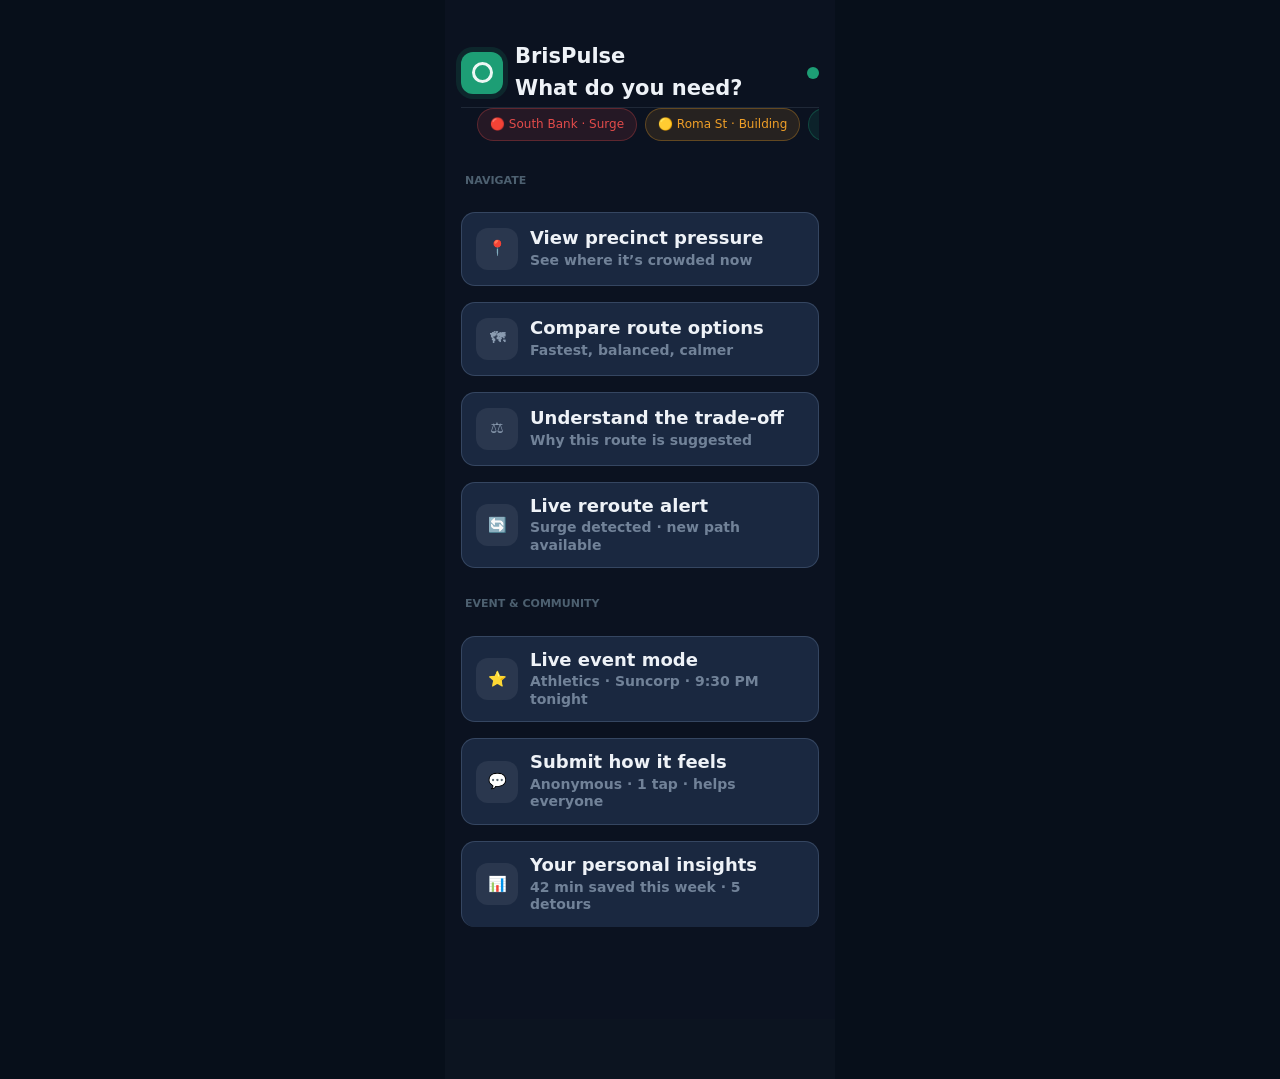
==== commit c47b6f31: "Dashboard: add live pressure strip, section labels, 3 extra action items" ====
--- a/olympulse_dashboard.html
+++ b/olympulse_dashboard.html
@@ -22,7 +22,19 @@
       </div>
     </header>
 
+    <!-- Live pressure strip -->
+    <div style="display:flex;gap:8px;padding:0 16px 4px;overflow-x:auto;scrollbar-width:none;">
+      <div style="flex-shrink:0;padding:7px 12px;background:rgba(226,75,74,0.12);border:1px solid rgba(226,75,74,0.3);border-radius:20px;font-size:12px;color:#E24B4A;white-space:nowrap;">🔴 South Bank · Surge</div>
+      <div style="flex-shrink:0;padding:7px 12px;background:rgba(239,159,39,0.12);border:1px solid rgba(239,159,39,0.3);border-radius:20px;font-size:12px;color:#EF9F27;white-space:nowrap;">🟡 Roma St · Building</div>
+      <div style="flex-shrink:0;padding:7px 12px;background:rgba(29,158,117,0.12);border:1px solid rgba(29,158,117,0.3);border-radius:20px;font-size:12px;color:#5DCAA5;white-space:nowrap;">🟢 West End · Calm</div>
+      <div style="flex-shrink:0;padding:7px 12px;background:rgba(239,159,39,0.12);border:1px solid rgba(239,159,39,0.3);border-radius:20px;font-size:12px;color:#EF9F27;white-space:nowrap;">🟡 Gabba · Busy</div>
+    </div>
+
     <section class="dashboard-actions" aria-label="Decision support actions">
+
+      <!-- Primary actions -->
+      <p style="padding:4px 4px 8px;font-size:11px;font-weight:700;letter-spacing:0.1em;color:#4d6070;text-transform:uppercase;">Navigate</p>
+
       <button class="after-choice after-row" type="button" data-next-screen="map">
         <span class="after-icon after-icon--pressure" aria-hidden="true">📍</span>
         <span>
@@ -44,21 +56,62 @@
           <span class="after-meta">Why this route is suggested</span>
         </span>
       </button>
-      <button class="after-choice after-row" type="button" data-next-screen="map">
-        <span class="after-icon after-icon--choose" aria-hidden="true">✓</span>
+      <button class="after-choice after-row" type="button" data-next-screen="liveReroute">
+        <span class="after-icon" aria-hidden="true">🔄</span>
         <span>
-          <strong class="after-title">Choose your path</strong>
-          <span class="after-meta">Based on your priority</span>
+          <strong class="after-title">Live reroute alert</strong>
+          <span class="after-meta">Surge detected · new path available</span>
+        </span>
+      </button>
+
+      <!-- Event & community section -->
+      <p style="padding:12px 4px 8px;font-size:11px;font-weight:700;letter-spacing:0.1em;color:#4d6070;text-transform:uppercase;">Event &amp; Community</p>
+
+      <button class="after-choice after-row" type="button" data-next-screen="event">
+        <span class="after-icon" aria-hidden="true">⭐</span>
+        <span>
+          <strong class="after-title">Live event mode</strong>
+          <span class="after-meta">Athletics · Suncorp · 9:30 PM tonight</span>
         </span>
       </button>
       <button class="after-choice after-row" type="button" data-next-screen="feedback">
         <span class="after-icon after-icon--feedback" aria-hidden="true">💬</span>
         <span>
           <strong class="after-title">Submit how it feels</strong>
-          <span class="after-meta">Anonymous · 1 tap</span>
+          <span class="after-meta">Anonymous · 1 tap · helps everyone</span>
         </span>
       </button>
+      <button class="after-choice after-row" type="button" data-next-screen="insight">
+        <span class="after-icon" aria-hidden="true">📊</span>
+        <span>
+          <strong class="after-title">Your personal insights</strong>
+          <span class="after-meta">42 min saved this week · 5 detours</span>
+        </span>
+      </button>
+
     </section>
   </main>
+  <nav class="olympulse-bottom-nav static-nav" aria-label="Prototype navigation">
+    <button type="button" class="olympulse-bottom-nav__item" onclick="window.olympulseNavigate&&window.olympulseNavigate('onboarding')" data-nav-active="true">
+      <svg viewBox="0 0 18 18" fill="none" aria-hidden="true"><path d="M9 2C6.24 2 4 4.24 4 7c0 3.75 5 9 5 9s5-5.25 5-9c0-2.76-2.24-5-5-5z" stroke-width="1.3"/><circle class="nav-fill" cx="9" cy="7" r="1.6"/></svg>
+      <span>Start</span>
+    </button>
+    <button type="button" class="olympulse-bottom-nav__item" onclick="window.olympulseNavigate&&window.olympulseNavigate('map')">
+      <svg viewBox="0 0 18 18" fill="none" aria-hidden="true"><circle cx="9" cy="9" r="7" stroke-width="1.3"/><circle class="nav-fill" cx="9" cy="9" r="2"/></svg>
+      <span>Map</span>
+    </button>
+    <button type="button" class="olympulse-bottom-nav__item" onclick="window.olympulseNavigate&&window.olympulseNavigate('event')">
+      <svg viewBox="0 0 18 18" fill="none" aria-hidden="true"><path d="M9 2l1.5 4.5H15l-3.8 2.7 1.5 4.5L9 11l-3.7 2.7 1.5-4.5L3 6.5h4.5z" stroke-width="1.2" fill="none"/></svg>
+      <span>Events</span>
+    </button>
+    <button type="button" class="olympulse-bottom-nav__item" onclick="window.olympulseNavigate&&window.olympulseNavigate('feedback')">
+      <svg viewBox="0 0 18 18" fill="none" aria-hidden="true"><path d="M3 5h12M3 9h8M3 13h10" stroke-width="1.2" stroke-linecap="round"/></svg>
+      <span>Report</span>
+    </button>
+    <button type="button" class="olympulse-bottom-nav__item" onclick="window.olympulseNavigate&&window.olympulseNavigate('insight')">
+      <svg viewBox="0 0 18 18" fill="none" aria-hidden="true"><circle cx="9" cy="7" r="3" stroke-width="1.2"/><path d="M3 16c0-3.31 2.69-6 6-6s6 2.69 6 6" stroke-width="1.2" stroke-linecap="round"/></svg>
+      <span>Insights</span>
+    </button>
+  </nav>
 </body>
 </html>
--- a/css/dark-theme.css
+++ b/css/dark-theme.css
@@ -939,3 +939,62 @@
 body.light-mode .bar.empty {
   background: #e5e3de !important;
 }
+
+/* Static nav active state highlight */
+.static-nav .olympulse-bottom-nav__item[data-screen-active="true"],
+.static-nav .olympulse-bottom-nav__item.is-active {
+  color: #1D9E75 !important;
+}
+
+.static-nav .olympulse-bottom-nav__item[data-nav-active="true"] {
+  color: #1D9E75 !important;
+}
+
+/* Settings (delivery) button — never changes colour */
+.delivery-settings-btn {
+  opacity: 0.6;
+  transition: opacity 150ms ease;
+  color: #8a9bb0 !important;
+}
+.delivery-settings-btn:hover {
+  opacity: 1;
+}
+.delivery-settings-btn:active,
+.delivery-settings-btn:focus {
+  color: #8a9bb0 !important;
+  background: transparent !important;
+  outline: none;
+}
+
+/* Delivery settings button — standalone styles, not inheriting .settings-button */
+.delivery-settings-btn {
+  width: 32px;
+  height: 32px;
+  display: flex;
+  align-items: center;
+  justify-content: center;
+  border-radius: 50%;
+  border: none;
+  background: rgba(255,255,255,0.07);
+  color: #8a9bb0;
+  cursor: pointer;
+  flex-shrink: 0;
+  -webkit-tap-highlight-color: transparent;
+}
+.delivery-settings-btn svg {
+  width: 16px;
+  height: 16px;
+  display: block;
+}
+.delivery-settings-btn path {
+  stroke: currentColor;
+  stroke-width: 1.6;
+  stroke-linecap: round;
+  fill: none;
+}
+.delivery-settings-btn circle {
+  fill: currentColor;
+  stroke: none;
+}
+.delivery-settings-btn:hover { background: rgba(255,255,255,0.12); }
+.delivery-settings-btn:active { background: rgba(255,255,255,0.07); }
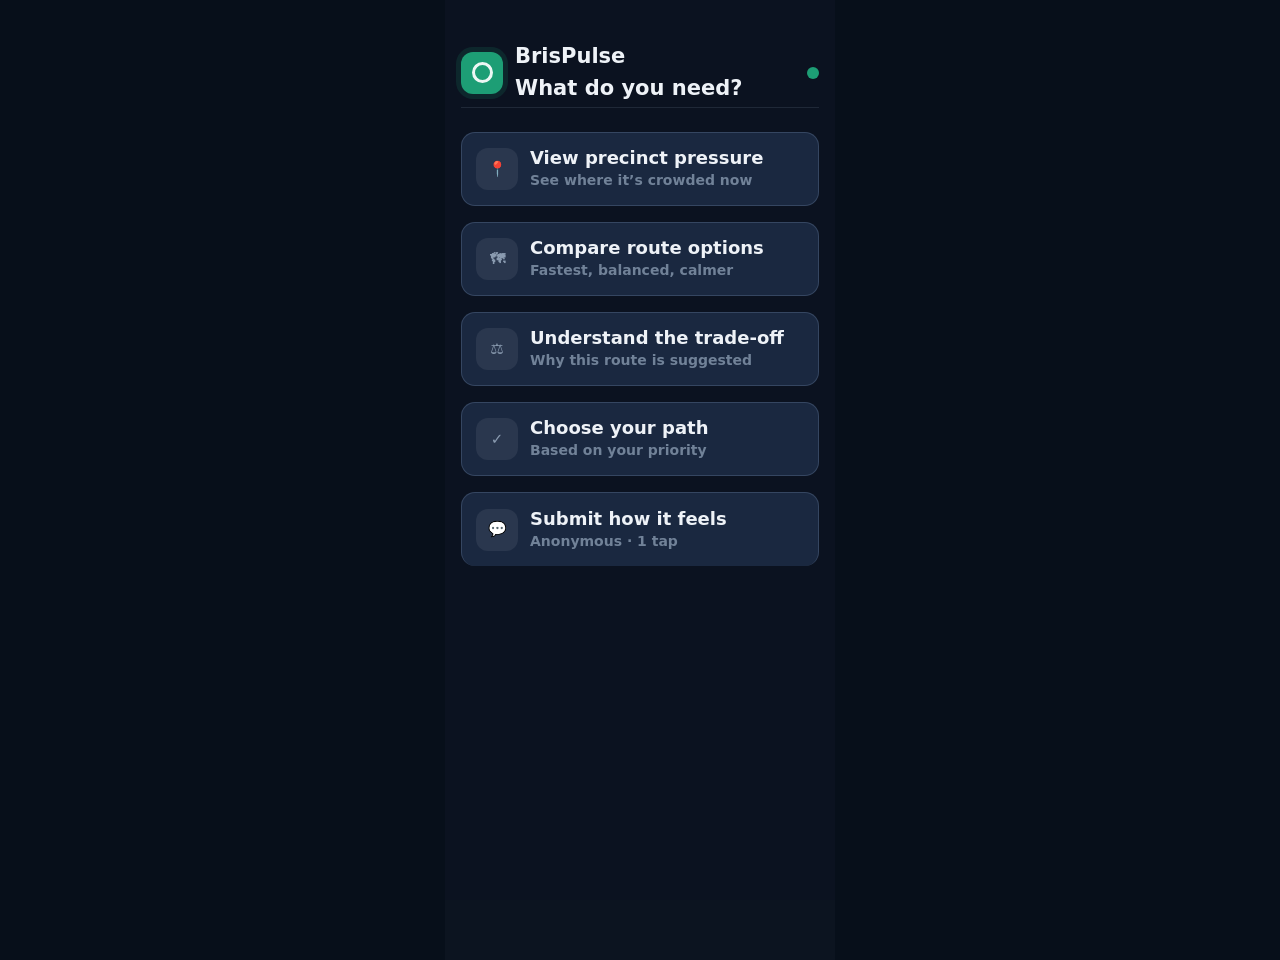
==== commit 8ca2437a: "Revert "Dashboard: add live pressure strip, section labels, 3 extra action items" This reverts commi" ====
--- a/olympulse_dashboard.html
+++ b/olympulse_dashboard.html
@@ -22,19 +22,7 @@
       </div>
     </header>
 
-    <!-- Live pressure strip -->
-    <div style="display:flex;gap:8px;padding:0 16px 4px;overflow-x:auto;scrollbar-width:none;">
-      <div style="flex-shrink:0;padding:7px 12px;background:rgba(226,75,74,0.12);border:1px solid rgba(226,75,74,0.3);border-radius:20px;font-size:12px;color:#E24B4A;white-space:nowrap;">🔴 South Bank · Surge</div>
-      <div style="flex-shrink:0;padding:7px 12px;background:rgba(239,159,39,0.12);border:1px solid rgba(239,159,39,0.3);border-radius:20px;font-size:12px;color:#EF9F27;white-space:nowrap;">🟡 Roma St · Building</div>
-      <div style="flex-shrink:0;padding:7px 12px;background:rgba(29,158,117,0.12);border:1px solid rgba(29,158,117,0.3);border-radius:20px;font-size:12px;color:#5DCAA5;white-space:nowrap;">🟢 West End · Calm</div>
-      <div style="flex-shrink:0;padding:7px 12px;background:rgba(239,159,39,0.12);border:1px solid rgba(239,159,39,0.3);border-radius:20px;font-size:12px;color:#EF9F27;white-space:nowrap;">🟡 Gabba · Busy</div>
-    </div>
-
     <section class="dashboard-actions" aria-label="Decision support actions">
-
-      <!-- Primary actions -->
-      <p style="padding:4px 4px 8px;font-size:11px;font-weight:700;letter-spacing:0.1em;color:#4d6070;text-transform:uppercase;">Navigate</p>
-
       <button class="after-choice after-row" type="button" data-next-screen="map">
         <span class="after-icon after-icon--pressure" aria-hidden="true">📍</span>
         <span>
@@ -56,39 +44,20 @@
           <span class="after-meta">Why this route is suggested</span>
         </span>
       </button>
-      <button class="after-choice after-row" type="button" data-next-screen="liveReroute">
-        <span class="after-icon" aria-hidden="true">🔄</span>
+      <button class="after-choice after-row" type="button" data-next-screen="map">
+        <span class="after-icon after-icon--choose" aria-hidden="true">✓</span>
         <span>
-          <strong class="after-title">Live reroute alert</strong>
-          <span class="after-meta">Surge detected · new path available</span>
-        </span>
-      </button>
-
-      <!-- Event & community section -->
-      <p style="padding:12px 4px 8px;font-size:11px;font-weight:700;letter-spacing:0.1em;color:#4d6070;text-transform:uppercase;">Event &amp; Community</p>
-
-      <button class="after-choice after-row" type="button" data-next-screen="event">
-        <span class="after-icon" aria-hidden="true">⭐</span>
-        <span>
-          <strong class="after-title">Live event mode</strong>
-          <span class="after-meta">Athletics · Suncorp · 9:30 PM tonight</span>
+          <strong class="after-title">Choose your path</strong>
+          <span class="after-meta">Based on your priority</span>
         </span>
       </button>
       <button class="after-choice after-row" type="button" data-next-screen="feedback">
         <span class="after-icon after-icon--feedback" aria-hidden="true">💬</span>
         <span>
           <strong class="after-title">Submit how it feels</strong>
-          <span class="after-meta">Anonymous · 1 tap · helps everyone</span>
+          <span class="after-meta">Anonymous · 1 tap</span>
         </span>
       </button>
-      <button class="after-choice after-row" type="button" data-next-screen="insight">
-        <span class="after-icon" aria-hidden="true">📊</span>
-        <span>
-          <strong class="after-title">Your personal insights</strong>
-          <span class="after-meta">42 min saved this week · 5 detours</span>
-        </span>
-      </button>
-
     </section>
   </main>
   <nav class="olympulse-bottom-nav static-nav" aria-label="Prototype navigation">
